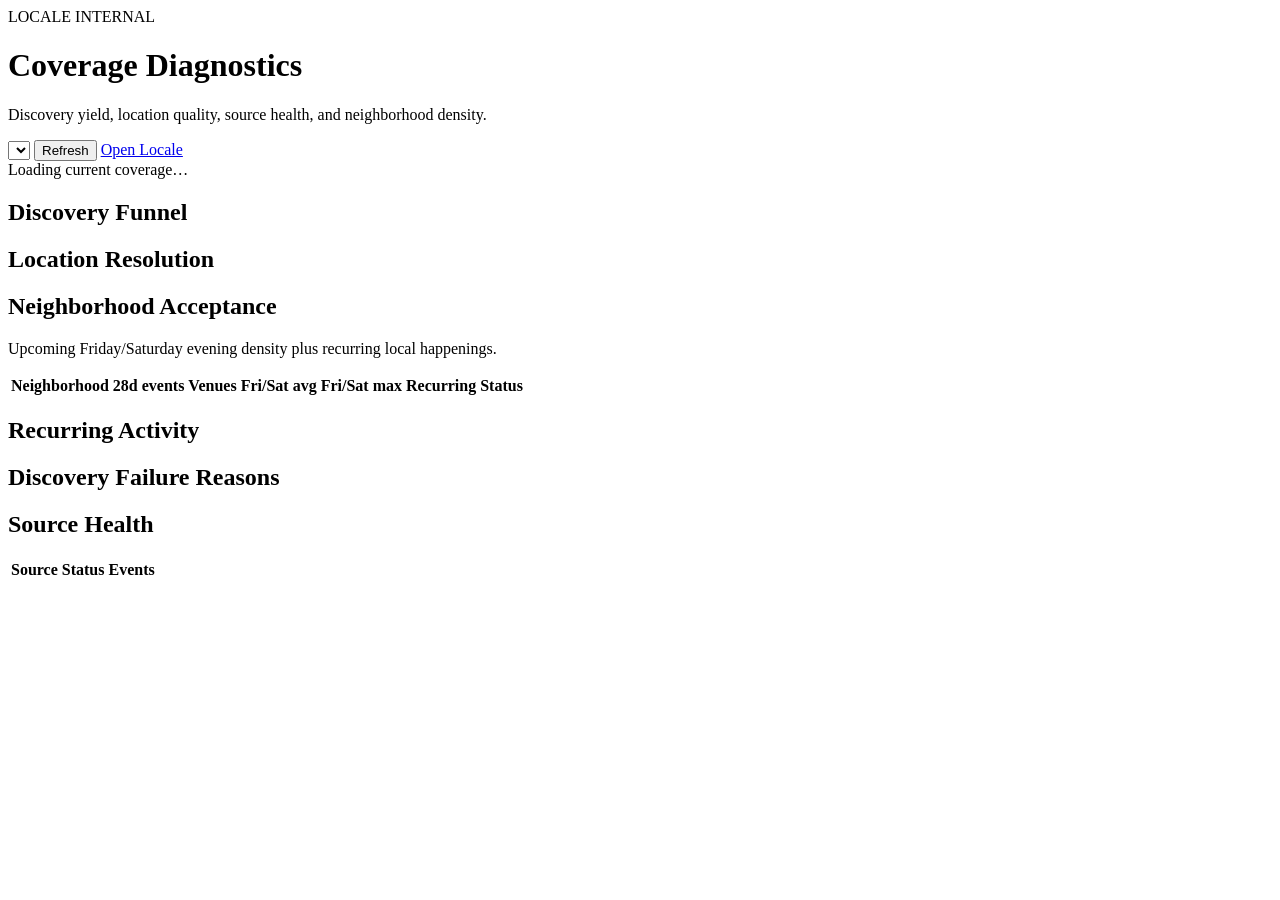
==== diagnostics.html @ fdc2e826 "Add internal coverage diagnostics page" ====
<!doctype html>
<html lang="en">
<head>
  <meta charset="utf-8">
  <meta name="viewport" content="width=device-width,initial-scale=1">
  <title>Locale Coverage Diagnostics</title>
  <meta name="robots" content="noindex,nofollow">
  <link rel="stylesheet" href="./styles/diagnostics.css">
</head>
<body>
  <main class="diag-shell">
    <header class="diag-header">
      <div>
        <span class="eyebrow">LOCALE INTERNAL</span>
        <h1>Coverage Diagnostics</h1>
        <p>Discovery yield, location quality, source health, and neighborhood density.</p>
      </div>
      <div class="header-actions">
        <select id="regionSelect" aria-label="Region"></select>
        <button id="refreshDiagnostics" type="button">Refresh</button>
        <a href="./">Open Locale</a>
      </div>
    </header>
    <div id="diagStatus" class="diag-status">Loading current coverage…</div>
    <section id="summaryCards" class="summary-grid"></section>
    <section class="diag-grid two">
      <article class="panel">
        <div class="panel-head"><h2>Discovery Funnel</h2><span id="discoveryGenerated"></span></div>
        <div id="discoveryFunnel"></div>
      </article>
      <article class="panel">
        <div class="panel-head"><h2>Location Resolution</h2></div>
        <div id="locationResolution"></div>
      </article>
    </section>
    <section class="panel">
      <div class="panel-head"><div><h2>Neighborhood Acceptance</h2><p>Upcoming Friday/Saturday evening density plus recurring local happenings.</p></div></div>
      <div class="table-wrap"><table><thead><tr>
        <th>Neighborhood</th><th>28d events</th><th>Venues</th><th>Fri/Sat avg</th><th>Fri/Sat max</th><th>Recurring</th><th>Status</th>
      </tr></thead><tbody id="neighborhoodRows"></tbody></table></div>
    </section>
    <section class="diag-grid two">
      <article class="panel">
        <div class="panel-head"><h2>Recurring Activity</h2></div>
        <div id="recurringActivity"></div>
      </article>
      <article class="panel">
        <div class="panel-head"><h2>Discovery Failure Reasons</h2></div>
        <div id="failureReasons"></div>
      </article>
    </section>
    <section class="panel">
      <div class="panel-head"><h2>Source Health</h2></div>
      <div class="table-wrap"><table><thead><tr><th>Source</th><th>Status</th><th>Events</th></tr></thead><tbody id="sourceRows"></tbody></table></div>
    </section>
  </main>
  <script type="module" src="./src/diagnostics.js"></script>
</body>
</html>
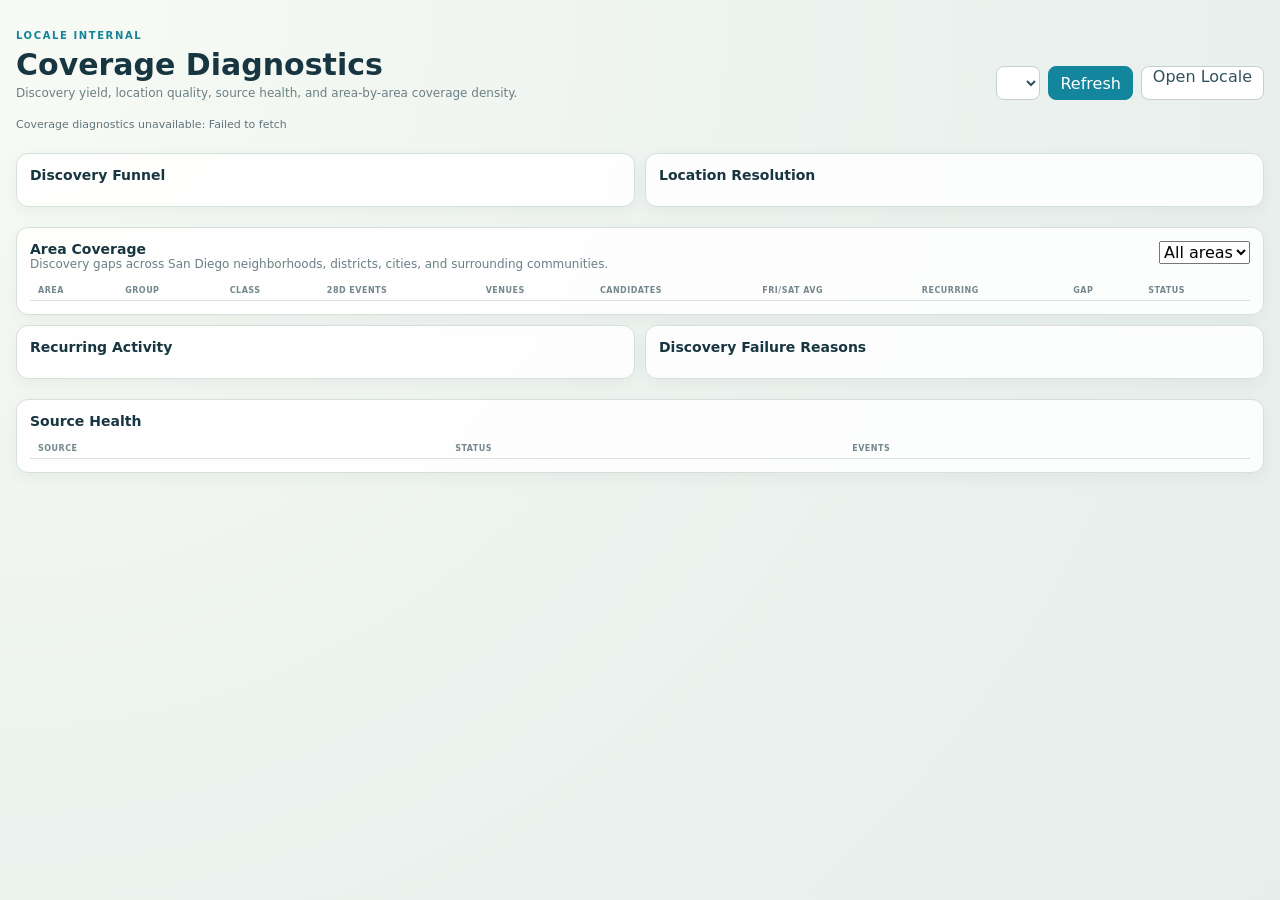
==== commit 500046db: "Expand diagnostics for comprehensive area coverage" ====
--- a/diagnostics.html
+++ b/diagnostics.html
@@ -13,7 +13,7 @@
       <div>
         <span class="eyebrow">LOCALE INTERNAL</span>
         <h1>Coverage Diagnostics</h1>
-        <p>Discovery yield, location quality, source health, and neighborhood density.</p>
+        <p>Discovery yield, location quality, source health, and area-by-area coverage density.</p>
       </div>
       <div class="header-actions">
         <select id="regionSelect" aria-label="Region"></select>
@@ -34,9 +34,9 @@
       </article>
     </section>
     <section class="panel">
-      <div class="panel-head"><div><h2>Neighborhood Acceptance</h2><p>Upcoming Friday/Saturday evening density plus recurring local happenings.</p></div></div>
+      <div class="panel-head"><div><h2>Area Coverage</h2><p>Discovery gaps across San Diego neighborhoods, districts, cities, and surrounding communities.</p></div><select id="areaGroupSelect" class="area-filter" aria-label="Area group"><option value="all">All areas</option></select></div>
       <div class="table-wrap"><table><thead><tr>
-        <th>Neighborhood</th><th>28d events</th><th>Venues</th><th>Fri/Sat avg</th><th>Fri/Sat max</th><th>Recurring</th><th>Status</th>
+        <th>Area</th><th>Group</th><th>Class</th><th>28d events</th><th>Venues</th><th>Candidates</th><th>Fri/Sat avg</th><th>Recurring</th><th>Gap</th><th>Status</th>
       </tr></thead><tbody id="neighborhoodRows"></tbody></table></div>
     </section>
     <section class="diag-grid two">
--- a/styles/diagnostics.css
+++ b/styles/diagnostics.css
@@ -0,0 +1,10 @@
+:root{font-family:Inter,ui-sans-serif,system-ui,-apple-system,BlinkMacSystemFont,"Segoe UI",sans-serif;color:#183641;background:#eef3ef;font-synthesis:none}
+*{box-sizing:border-box}body{margin:0;background:radial-gradient(circle at top left,#f8fbf5 0,#edf3ef 46%,#e7eeeb 100%);min-height:100vh}
+button,select,a{font:inherit}.diag-shell{width:min(1500px,calc(100% - 32px));margin:0 auto;padding:24px 0 48px}
+.diag-header{display:flex;justify-content:space-between;gap:24px;align-items:flex-end;margin-bottom:18px}.eyebrow{font-size:10px;font-weight:900;letter-spacing:.16em;color:#13849a}.diag-header h1{margin:4px 0 4px;font-size:30px}.diag-header p,.panel-head p{margin:0;color:#6b7f86;font-size:12px}
+.header-actions{display:flex;gap:8px;align-items:center}.header-actions button,.header-actions select,.header-actions a{height:34px;border:1px solid #c5d1d0;border-radius:8px;background:#fff;padding:0 11px;color:#31515c;text-decoration:none}.header-actions button{background:#13869d;color:#fff;border-color:#13869d}
+.diag-status{margin-bottom:12px;font-size:11px;color:#60757c}.summary-grid{display:grid;grid-template-columns:repeat(6,minmax(0,1fr));gap:10px;margin-bottom:10px}.summary-card{background:rgba(255,255,255,.86);border:1px solid #d6dfdc;border-radius:12px;padding:12px;box-shadow:0 5px 16px rgba(38,61,66,.05)}.summary-card span{display:block;font-size:9px;font-weight:850;letter-spacing:.06em;color:#7b8c91;text-transform:uppercase}.summary-card strong{display:block;margin-top:4px;font-size:22px}.summary-card small{font-size:9px;color:#73878e}.good{color:#12836c}.warn{color:#bd792c}.bad{color:#b34d45}
+.diag-grid.two{display:grid;grid-template-columns:1fr 1fr;gap:10px;margin-bottom:10px}.panel{background:rgba(255,255,255,.88);border:1px solid #d5dfdc;border-radius:12px;padding:13px;margin-bottom:10px;box-shadow:0 5px 16px rgba(38,61,66,.05)}.panel-head{display:flex;justify-content:space-between;align-items:flex-start;margin-bottom:10px}.panel-head h2{margin:0;font-size:14px}.panel-head span{font-size:9px;color:#839197}
+.metric-list{display:grid;gap:7px}.metric-row{display:grid;grid-template-columns:minmax(120px,1fr) auto;gap:10px;align-items:center}.metric-row label{font-size:10px;color:#587078}.metric-row strong{font-size:11px}.bar{height:7px;background:#e7eeec;border-radius:999px;overflow:hidden;margin-top:3px}.bar>i{display:block;height:100%;background:#1590a2;border-radius:999px}
+table{width:100%;border-collapse:collapse;font-size:10px}th{text-align:left;color:#73878c;font-size:8px;letter-spacing:.06em;text-transform:uppercase;padding:5px 8px;border-bottom:1px solid #d9e2df}td{padding:7px 8px;border-bottom:1px solid #edf1ef}tbody tr:last-child td{border-bottom:0}.table-wrap{overflow:auto}.status-pill{display:inline-flex;padding:3px 7px;border-radius:999px;font-size:8px;font-weight:900;background:#edf2f0}.status-pill.pass{background:#daf1e8;color:#18755f}.status-pill.fail{background:#f8e5df;color:#a34f42}.status-pill.ok{background:#e1f1f4;color:#147589}.status-pill.failed{background:#f8e5df;color:#a34f42}
+@media(max-width:1100px){.summary-grid{grid-template-columns:repeat(3,1fr)}.diag-grid.two{grid-template-columns:1fr}}@media(max-width:650px){.diag-shell{width:min(100% - 18px,1500px)}.diag-header{align-items:flex-start;flex-direction:column}.header-actions{flex-wrap:wrap}.summary-grid{grid-template-columns:repeat(2,1fr)}}
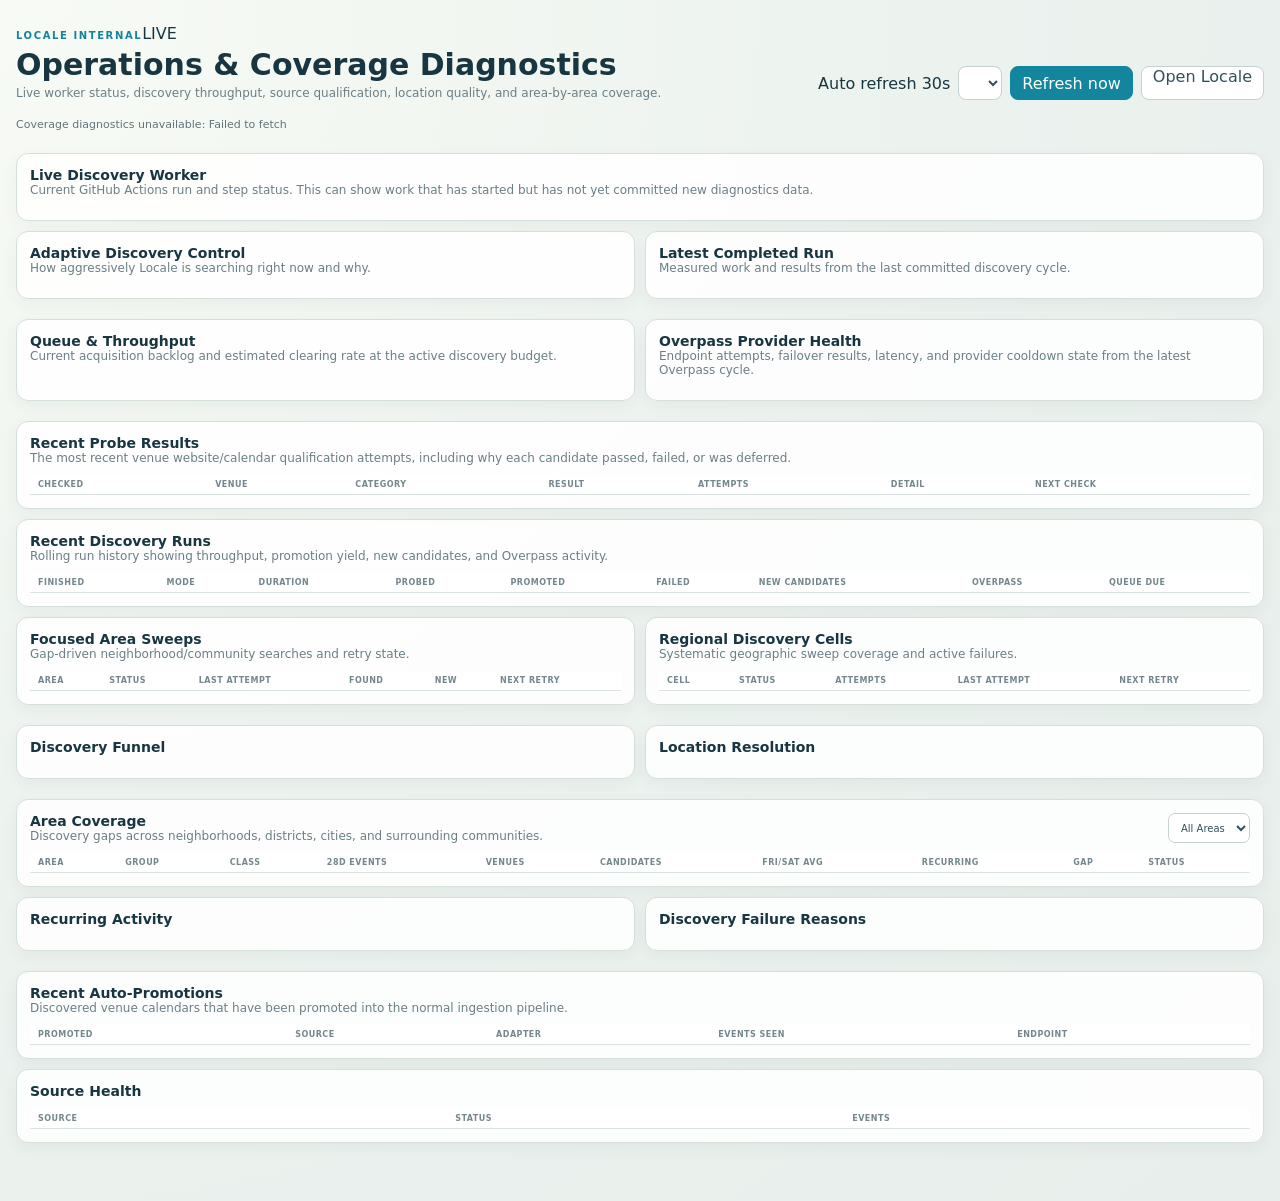
==== commit a70b536f: "Expand diagnostics into live operations console" ====
--- a/diagnostics.html
+++ b/diagnostics.html
@@ -3,7 +3,7 @@
 <head>
   <meta charset="utf-8">
   <meta name="viewport" content="width=device-width,initial-scale=1">
-  <title>Locale Coverage Diagnostics</title>
+  <title>Locale Operations Diagnostics</title>
   <meta name="robots" content="noindex,nofollow">
   <link rel="stylesheet" href="./styles/diagnostics.css">
 </head>
@@ -11,18 +11,87 @@
   <main class="diag-shell">
     <header class="diag-header">
       <div>
-        <span class="eyebrow">LOCALE INTERNAL</span>
-        <h1>Coverage Diagnostics</h1>
-        <p>Discovery yield, location quality, source health, and area-by-area coverage density.</p>
+        <div class="title-line"><span class="eyebrow">LOCALE INTERNAL</span><span id="liveBadge" class="live-badge">LIVE</span></div>
+        <h1>Operations & Coverage Diagnostics</h1>
+        <p>Live worker status, discovery throughput, source qualification, location quality, and area-by-area coverage.</p>
       </div>
       <div class="header-actions">
+        <span id="autoRefreshText" class="refresh-note">Auto refresh 30s</span>
         <select id="regionSelect" aria-label="Region"></select>
-        <button id="refreshDiagnostics" type="button">Refresh</button>
+        <button id="refreshDiagnostics" type="button">Refresh now</button>
         <a href="./">Open Locale</a>
       </div>
     </header>
-    <div id="diagStatus" class="diag-status">Loading current coverage…</div>
+
+    <div id="diagStatus" class="diag-status">Loading current operations state…</div>
     <section id="summaryCards" class="summary-grid"></section>
+
+    <section class="panel live-panel">
+      <div class="panel-head">
+        <div>
+          <h2>Live Discovery Worker</h2>
+          <p>Current GitHub Actions run and step status. This can show work that has started but has not yet committed new diagnostics data.</p>
+        </div>
+        <span id="workerFreshness"></span>
+      </div>
+      <div id="workerStatus"></div>
+      <div id="workerSteps" class="worker-steps"></div>
+    </section>
+
+    <section class="diag-grid two">
+      <article class="panel">
+        <div class="panel-head"><div><h2>Adaptive Discovery Control</h2><p>How aggressively Locale is searching right now and why.</p></div></div>
+        <div id="adaptiveControl"></div>
+      </article>
+      <article class="panel">
+        <div class="panel-head"><div><h2>Latest Completed Run</h2><p>Measured work and results from the last committed discovery cycle.</p></div></div>
+        <div id="latestRun"></div>
+      </article>
+    </section>
+
+    <section class="diag-grid two">
+      <article class="panel">
+        <div class="panel-head"><div><h2>Queue & Throughput</h2><p>Current acquisition backlog and estimated clearing rate at the active discovery budget.</p></div></div>
+        <div id="queueThroughput"></div>
+      </article>
+      <article class="panel">
+        <div class="panel-head"><div><h2>Overpass Provider Health</h2><p>Endpoint attempts, failover results, latency, and provider cooldown state from the latest Overpass cycle.</p></div></div>
+        <div id="overpassHealth"></div>
+      </article>
+    </section>
+
+    <section class="panel">
+      <div class="panel-head">
+        <div><h2>Recent Probe Results</h2><p>The most recent venue website/calendar qualification attempts, including why each candidate passed, failed, or was deferred.</p></div>
+        <span id="probeSummary"></span>
+      </div>
+      <div class="table-wrap tall"><table><thead><tr>
+        <th>Checked</th><th>Venue</th><th>Category</th><th>Result</th><th>Attempts</th><th>Detail</th><th>Next check</th>
+      </tr></thead><tbody id="probeRows"></tbody></table></div>
+    </section>
+
+    <section class="panel">
+      <div class="panel-head">
+        <div><h2>Recent Discovery Runs</h2><p>Rolling run history showing throughput, promotion yield, new candidates, and Overpass activity.</p></div>
+        <span id="runHistorySummary"></span>
+      </div>
+      <div class="table-wrap"><table><thead><tr>
+        <th>Finished</th><th>Mode</th><th>Duration</th><th>Probed</th><th>Promoted</th><th>Failed</th><th>New candidates</th><th>Overpass</th><th>Queue due</th>
+      </tr></thead><tbody id="runHistoryRows"></tbody></table></div>
+    </section>
+
+    <section class="diag-grid two">
+      <article class="panel">
+        <div class="panel-head"><div><h2>Focused Area Sweeps</h2><p>Gap-driven neighborhood/community searches and retry state.</p></div></div>
+        <div class="table-wrap medium"><table><thead><tr><th>Area</th><th>Status</th><th>Last attempt</th><th>Found</th><th>New</th><th>Next retry</th></tr></thead><tbody id="areaSweepRows"></tbody></table></div>
+      </article>
+      <article class="panel">
+        <div class="panel-head"><div><h2>Regional Discovery Cells</h2><p>Systematic geographic sweep coverage and active failures.</p></div></div>
+        <div id="regionalCells"></div>
+        <div class="table-wrap medium"><table><thead><tr><th>Cell</th><th>Status</th><th>Attempts</th><th>Last attempt</th><th>Next retry</th></tr></thead><tbody id="cellRows"></tbody></table></div>
+      </article>
+    </section>
+
     <section class="diag-grid two">
       <article class="panel">
         <div class="panel-head"><h2>Discovery Funnel</h2><span id="discoveryGenerated"></span></div>
@@ -33,12 +102,17 @@
         <div id="locationResolution"></div>
       </article>
     </section>
+
     <section class="panel">
-      <div class="panel-head"><div><h2>Area Coverage</h2><p>Discovery gaps across San Diego neighborhoods, districts, cities, and surrounding communities.</p></div><select id="areaGroupSelect" class="area-filter" aria-label="Area group"><option value="all">All areas</option></select></div>
-      <div class="table-wrap"><table><thead><tr>
+      <div class="panel-head">
+        <div><h2>Area Coverage</h2><p>Discovery gaps across neighborhoods, districts, cities, and surrounding communities.</p></div>
+        <select id="areaGroupSelect" class="area-filter" aria-label="Area group"><option value="all">All areas</option></select>
+      </div>
+      <div class="table-wrap tall"><table><thead><tr>
         <th>Area</th><th>Group</th><th>Class</th><th>28d events</th><th>Venues</th><th>Candidates</th><th>Fri/Sat avg</th><th>Recurring</th><th>Gap</th><th>Status</th>
       </tr></thead><tbody id="neighborhoodRows"></tbody></table></div>
     </section>
+
     <section class="diag-grid two">
       <article class="panel">
         <div class="panel-head"><h2>Recurring Activity</h2></div>
@@ -49,6 +123,12 @@
         <div id="failureReasons"></div>
       </article>
     </section>
+
+    <section class="panel">
+      <div class="panel-head"><div><h2>Recent Auto-Promotions</h2><p>Discovered venue calendars that have been promoted into the normal ingestion pipeline.</p></div></div>
+      <div class="table-wrap"><table><thead><tr><th>Promoted</th><th>Source</th><th>Adapter</th><th>Events seen</th><th>Endpoint</th></tr></thead><tbody id="promotionRows"></tbody></table></div>
+    </section>
+
     <section class="panel">
       <div class="panel-head"><h2>Source Health</h2></div>
       <div class="table-wrap"><table><thead><tr><th>Source</th><th>Status</th><th>Events</th></tr></thead><tbody id="sourceRows"></tbody></table></div>
--- a/styles/diagnostics.css
+++ b/styles/diagnostics.css
@@ -8,3 +8,5 @@
 .metric-list{display:grid;gap:7px}.metric-row{display:grid;grid-template-columns:minmax(120px,1fr) auto;gap:10px;align-items:center}.metric-row label{font-size:10px;color:#587078}.metric-row strong{font-size:11px}.bar{height:7px;background:#e7eeec;border-radius:999px;overflow:hidden;margin-top:3px}.bar>i{display:block;height:100%;background:#1590a2;border-radius:999px}
 table{width:100%;border-collapse:collapse;font-size:10px}th{text-align:left;color:#73878c;font-size:8px;letter-spacing:.06em;text-transform:uppercase;padding:5px 8px;border-bottom:1px solid #d9e2df}td{padding:7px 8px;border-bottom:1px solid #edf1ef}tbody tr:last-child td{border-bottom:0}.table-wrap{overflow:auto}.status-pill{display:inline-flex;padding:3px 7px;border-radius:999px;font-size:8px;font-weight:900;background:#edf2f0}.status-pill.pass{background:#daf1e8;color:#18755f}.status-pill.fail{background:#f8e5df;color:#a34f42}.status-pill.ok{background:#e1f1f4;color:#147589}.status-pill.failed{background:#f8e5df;color:#a34f42}
 @media(max-width:1100px){.summary-grid{grid-template-columns:repeat(3,1fr)}.diag-grid.two{grid-template-columns:1fr}}@media(max-width:650px){.diag-shell{width:min(100% - 18px,1500px)}.diag-header{align-items:flex-start;flex-direction:column}.header-actions{flex-wrap:wrap}.summary-grid{grid-template-columns:repeat(2,1fr)}}
+
+.area-filter{height:30px;border:1px solid #c5d1d0;border-radius:7px;background:#fff;padding:0 8px;color:#31515c;font-size:10px;text-transform:capitalize}.table-wrap{max-height:560px}.table-wrap thead th{position:sticky;top:0;background:#fff;z-index:1}
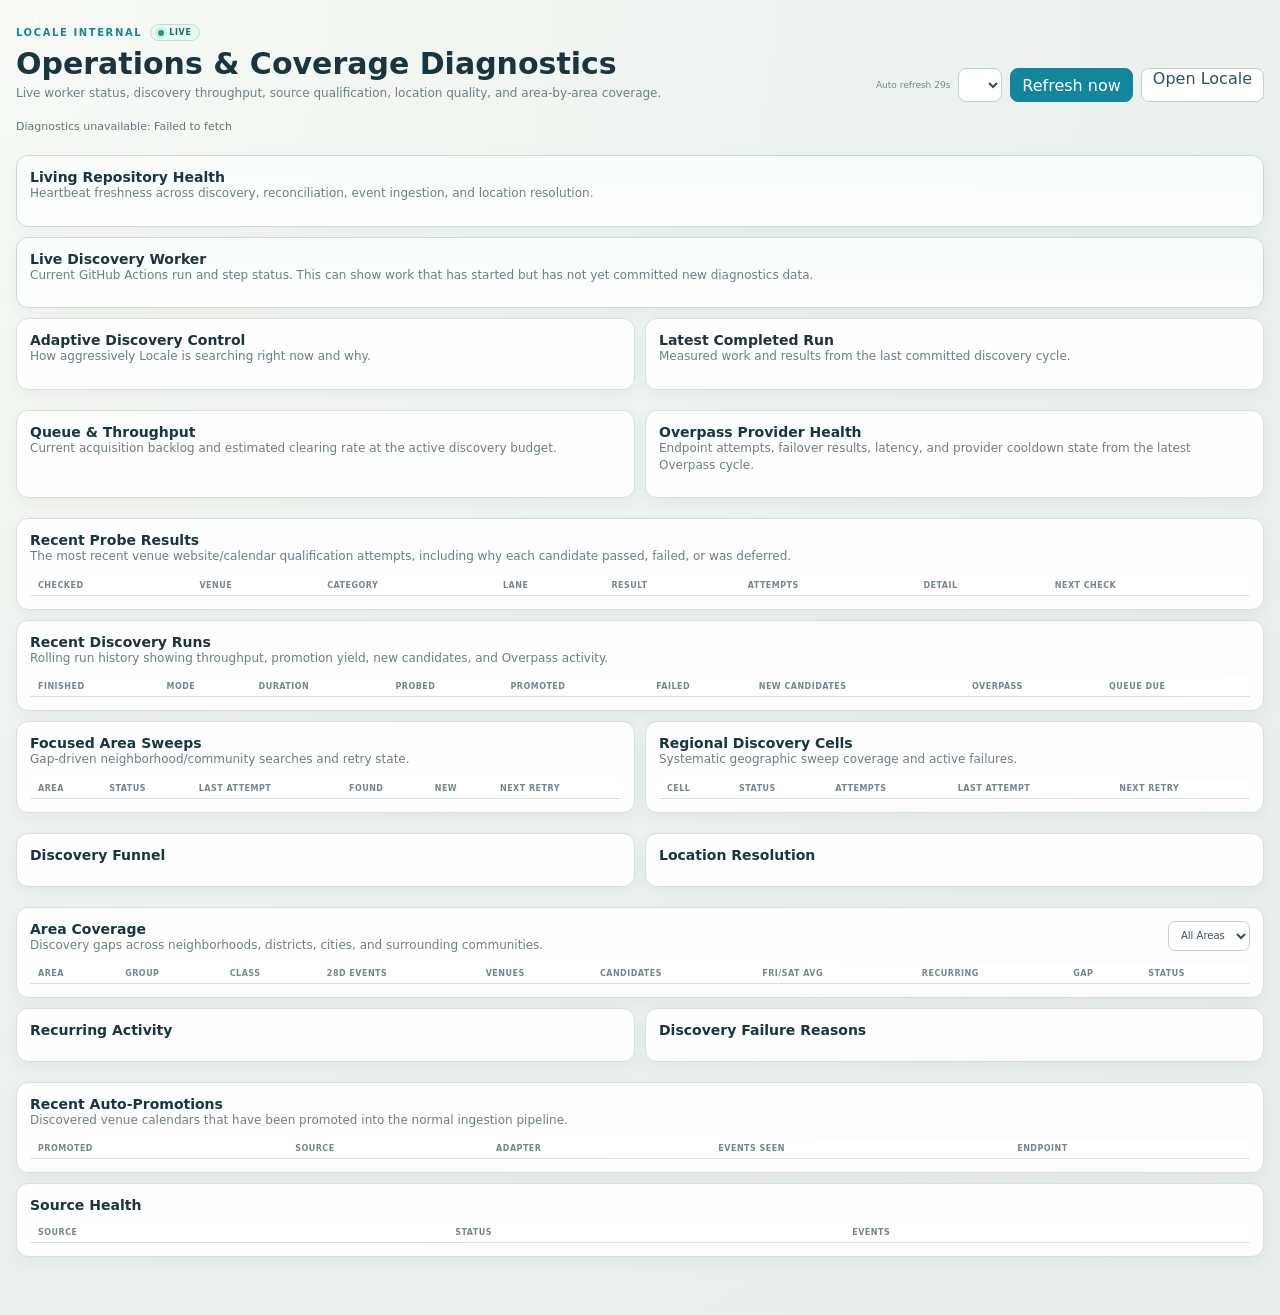
==== commit ce6d56a1: "Show living-repository health in diagnostics" ====
--- a/diagnostics.html
+++ b/diagnostics.html
@@ -25,6 +25,17 @@
 
     <div id="diagStatus" class="diag-status">Loading current operations state…</div>
     <section id="summaryCards" class="summary-grid"></section>
+
+    <section class="panel live-panel">
+      <div class="panel-head">
+        <div>
+          <h2>Living Repository Health</h2>
+          <p>Heartbeat freshness across discovery, reconciliation, event ingestion, and location resolution.</p>
+        </div>
+        <span id="systemHealthGenerated"></span>
+      </div>
+      <div id="systemHealth"></div>
+    </section>
 
     <section class="panel live-panel">
       <div class="panel-head">
@@ -66,7 +77,7 @@
         <span id="probeSummary"></span>
       </div>
       <div class="table-wrap tall"><table><thead><tr>
-        <th>Checked</th><th>Venue</th><th>Category</th><th>Result</th><th>Attempts</th><th>Detail</th><th>Next check</th>
+        <th>Checked</th><th>Venue</th><th>Category</th><th>Lane</th><th>Result</th><th>Attempts</th><th>Detail</th><th>Next check</th>
       </tr></thead><tbody id="probeRows"></tbody></table></div>
     </section>
 
--- a/styles/diagnostics.css
+++ b/styles/diagnostics.css
@@ -1,12 +1,19 @@
 :root{font-family:Inter,ui-sans-serif,system-ui,-apple-system,BlinkMacSystemFont,"Segoe UI",sans-serif;color:#183641;background:#eef3ef;font-synthesis:none}
 *{box-sizing:border-box}body{margin:0;background:radial-gradient(circle at top left,#f8fbf5 0,#edf3ef 46%,#e7eeeb 100%);min-height:100vh}
-button,select,a{font:inherit}.diag-shell{width:min(1500px,calc(100% - 32px));margin:0 auto;padding:24px 0 48px}
-.diag-header{display:flex;justify-content:space-between;gap:24px;align-items:flex-end;margin-bottom:18px}.eyebrow{font-size:10px;font-weight:900;letter-spacing:.16em;color:#13849a}.diag-header h1{margin:4px 0 4px;font-size:30px}.diag-header p,.panel-head p{margin:0;color:#6b7f86;font-size:12px}
-.header-actions{display:flex;gap:8px;align-items:center}.header-actions button,.header-actions select,.header-actions a{height:34px;border:1px solid #c5d1d0;border-radius:8px;background:#fff;padding:0 11px;color:#31515c;text-decoration:none}.header-actions button{background:#13869d;color:#fff;border-color:#13869d}
-.diag-status{margin-bottom:12px;font-size:11px;color:#60757c}.summary-grid{display:grid;grid-template-columns:repeat(6,minmax(0,1fr));gap:10px;margin-bottom:10px}.summary-card{background:rgba(255,255,255,.86);border:1px solid #d6dfdc;border-radius:12px;padding:12px;box-shadow:0 5px 16px rgba(38,61,66,.05)}.summary-card span{display:block;font-size:9px;font-weight:850;letter-spacing:.06em;color:#7b8c91;text-transform:uppercase}.summary-card strong{display:block;margin-top:4px;font-size:22px}.summary-card small{font-size:9px;color:#73878e}.good{color:#12836c}.warn{color:#bd792c}.bad{color:#b34d45}
-.diag-grid.two{display:grid;grid-template-columns:1fr 1fr;gap:10px;margin-bottom:10px}.panel{background:rgba(255,255,255,.88);border:1px solid #d5dfdc;border-radius:12px;padding:13px;margin-bottom:10px;box-shadow:0 5px 16px rgba(38,61,66,.05)}.panel-head{display:flex;justify-content:space-between;align-items:flex-start;margin-bottom:10px}.panel-head h2{margin:0;font-size:14px}.panel-head span{font-size:9px;color:#839197}
+button,select,a{font:inherit}.diag-shell{width:min(1560px,calc(100% - 32px));margin:0 auto;padding:24px 0 48px}
+.diag-header{display:flex;justify-content:space-between;gap:24px;align-items:flex-end;margin-bottom:18px}.title-line{display:flex;gap:8px;align-items:center}.eyebrow{font-size:10px;font-weight:900;letter-spacing:.16em;color:#13849a}.live-badge{display:inline-flex;align-items:center;gap:5px;border:1px solid #b8ded6;background:#eaf8f4;color:#14745f;border-radius:999px;padding:3px 7px;font-size:8px;font-weight:900;letter-spacing:.08em}.live-badge:before{content:"";width:6px;height:6px;border-radius:50%;background:#1b9a79;box-shadow:0 0 0 3px rgba(27,154,121,.12)}.live-badge.stale{background:#fff3e5;color:#9b6426;border-color:#edd4b0}.live-badge.stale:before{background:#c78131}
+.diag-header h1{margin:5px 0 4px;font-size:30px}.diag-header p,.panel-head p{margin:0;color:#6b7f86;font-size:12px;line-height:1.45}.header-actions{display:flex;gap:8px;align-items:center;flex-wrap:wrap}.header-actions button,.header-actions select,.header-actions a{height:34px;border:1px solid #c5d1d0;border-radius:8px;background:#fff;padding:0 11px;color:#31515c;text-decoration:none}.header-actions button{background:#13869d;color:#fff;border-color:#13869d}.refresh-note{font-size:9px;color:#73878e}
+.diag-status{margin-bottom:12px;font-size:11px;color:#60757c}.summary-grid{display:grid;grid-template-columns:repeat(6,minmax(0,1fr));gap:10px;margin-bottom:10px}.summary-card{background:rgba(255,255,255,.88);border:1px solid #d6dfdc;border-radius:12px;padding:12px;box-shadow:0 5px 16px rgba(38,61,66,.05)}.summary-card span{display:block;font-size:9px;font-weight:850;letter-spacing:.06em;color:#7b8c91;text-transform:uppercase}.summary-card strong{display:block;margin-top:4px;font-size:22px}.summary-card small{font-size:9px;color:#73878e;line-height:1.35}.good{color:#12836c}.warn{color:#bd792c}.bad{color:#b34d45}.muted{color:#73878e}
+.diag-grid.two{display:grid;grid-template-columns:1fr 1fr;gap:10px;margin-bottom:10px}.panel{background:rgba(255,255,255,.9);border:1px solid #d5dfdc;border-radius:12px;padding:13px;margin-bottom:10px;box-shadow:0 5px 16px rgba(38,61,66,.05)}.live-panel{border-color:#c4ddd7;background:linear-gradient(180deg,rgba(247,253,251,.97),rgba(255,255,255,.92))}.panel-head{display:flex;justify-content:space-between;align-items:flex-start;gap:16px;margin-bottom:10px}.panel-head h2{margin:0;font-size:14px}.panel-head span{font-size:9px;color:#839197}
 .metric-list{display:grid;gap:7px}.metric-row{display:grid;grid-template-columns:minmax(120px,1fr) auto;gap:10px;align-items:center}.metric-row label{font-size:10px;color:#587078}.metric-row strong{font-size:11px}.bar{height:7px;background:#e7eeec;border-radius:999px;overflow:hidden;margin-top:3px}.bar>i{display:block;height:100%;background:#1590a2;border-radius:999px}
-table{width:100%;border-collapse:collapse;font-size:10px}th{text-align:left;color:#73878c;font-size:8px;letter-spacing:.06em;text-transform:uppercase;padding:5px 8px;border-bottom:1px solid #d9e2df}td{padding:7px 8px;border-bottom:1px solid #edf1ef}tbody tr:last-child td{border-bottom:0}.table-wrap{overflow:auto}.status-pill{display:inline-flex;padding:3px 7px;border-radius:999px;font-size:8px;font-weight:900;background:#edf2f0}.status-pill.pass{background:#daf1e8;color:#18755f}.status-pill.fail{background:#f8e5df;color:#a34f42}.status-pill.ok{background:#e1f1f4;color:#147589}.status-pill.failed{background:#f8e5df;color:#a34f42}
-@media(max-width:1100px){.summary-grid{grid-template-columns:repeat(3,1fr)}.diag-grid.two{grid-template-columns:1fr}}@media(max-width:650px){.diag-shell{width:min(100% - 18px,1500px)}.diag-header{align-items:flex-start;flex-direction:column}.header-actions{flex-wrap:wrap}.summary-grid{grid-template-columns:repeat(2,1fr)}}
-
-.area-filter{height:30px;border:1px solid #c5d1d0;border-radius:7px;background:#fff;padding:0 8px;color:#31515c;font-size:10px;text-transform:capitalize}.table-wrap{max-height:560px}.table-wrap thead th{position:sticky;top:0;background:#fff;z-index:1}
+.kv-grid{display:grid;grid-template-columns:repeat(4,minmax(0,1fr));gap:8px}.kv{border:1px solid #e0e7e4;border-radius:9px;padding:9px;background:#fbfcfb}.kv label{display:block;font-size:8px;text-transform:uppercase;letter-spacing:.06em;color:#7a8c91;font-weight:800}.kv strong{display:block;margin-top:3px;font-size:15px}.kv small{display:block;margin-top:2px;font-size:8px;color:#819197;line-height:1.3}.kv.wide{grid-column:span 2}
+.worker-line{display:flex;gap:10px;align-items:center;flex-wrap:wrap}.worker-title{font-size:16px;font-weight:800}.worker-meta{font-size:10px;color:#6b7f86}.worker-link{font-size:9px;color:#137c92;text-decoration:none}.worker-steps{display:grid;grid-template-columns:repeat(auto-fit,minmax(120px,1fr));gap:6px;margin-top:10px}.worker-step{border:1px solid #dce6e2;border-radius:8px;padding:7px 8px;background:#fff}.worker-step strong{display:block;font-size:9px}.worker-step small{display:block;font-size:8px;color:#7a8c91;margin-top:2px}.worker-step.running{border-color:#9fd0d9;background:#eff9fb}.worker-step.success{border-color:#b9dfd4;background:#f1faf7}.worker-step.failure{border-color:#ebc2b9;background:#fff4f1}.worker-step.queued{opacity:.7}
+.mode-banner{border:1px solid #d9e5e2;border-radius:10px;padding:10px;margin-bottom:9px;background:#fbfdfc}.mode-banner strong{font-size:18px;text-transform:uppercase}.mode-banner p{margin:3px 0 0;font-size:9px;color:#70838a;line-height:1.4}
+.progress-track{height:9px;background:#e5ece9;border-radius:999px;overflow:hidden;margin:7px 0 3px}.progress-track i{display:block;height:100%;background:#158ca0;border-radius:999px}.progress-caption{display:flex;justify-content:space-between;font-size:8px;color:#7b8b90}
+.overpass-list{display:grid;gap:7px}.endpoint-card{border:1px solid #e0e7e4;border-radius:9px;padding:8px;background:#fbfcfb}.endpoint-head{display:flex;justify-content:space-between;gap:10px}.endpoint-head strong{font-size:9px;overflow:hidden;text-overflow:ellipsis}.endpoint-card small{font-size:8px;color:#74888e;line-height:1.35}.endpoint-stats{display:flex;gap:12px;margin-top:5px;font-size:8px;color:#526a72}.status-dot{display:inline-block;width:7px;height:7px;border-radius:50%;margin-right:4px;background:#9ca9ad}.status-dot.ok{background:#1b9778}.status-dot.failed{background:#c45e50}.status-dot.running{background:#168da2}
+table{width:100%;border-collapse:collapse;font-size:10px}th{text-align:left;color:#73878c;font-size:8px;letter-spacing:.06em;text-transform:uppercase;padding:5px 8px;border-bottom:1px solid #d9e2df;background:#fff}td{padding:7px 8px;border-bottom:1px solid #edf1ef;vertical-align:top}tbody tr:last-child td{border-bottom:0}.table-wrap{overflow:auto;max-height:560px}.table-wrap.medium{max-height:360px}.table-wrap.tall{max-height:620px}.table-wrap thead th{position:sticky;top:0;z-index:1}.table-wrap small{color:#7b8c91}.cell-detail{max-width:420px;white-space:normal;line-height:1.35;word-break:break-word}.url-cell{max-width:360px;white-space:nowrap;overflow:hidden;text-overflow:ellipsis}.url-cell a{color:#137c92;text-decoration:none}
+.status-pill{display:inline-flex;padding:3px 7px;border-radius:999px;font-size:8px;font-weight:900;background:#edf2f0;white-space:nowrap}.status-pill.pass,.status-pill.success,.status-pill.ok{background:#daf1e8;color:#18755f}.status-pill.fail,.status-pill.failed,.status-pill.retry{background:#f8e5df;color:#a34f42}.status-pill.candidate,.status-pill.queued{background:#e6eef4;color:#45677b}.status-pill.needs-website{background:#f4eee1;color:#8b6b2d}.status-pill.qualified{background:#dff3ea;color:#156f59}.status-pill.running{background:#dff1f5;color:#13748a}.status-pill.completed{background:#e4f2e8;color:#2c7559}.status-pill.bootstrap{background:#f8e7d4;color:#9a5c1e}.status-pill.accelerated{background:#f3ecd2;color:#8a7020}.status-pill.convergence{background:#e6eef5;color:#426b82}.status-pill.maintenance{background:#daf1e8;color:#18755f}
+.area-filter{height:30px;border:1px solid #c5d1d0;border-radius:7px;background:#fff;padding:0 8px;color:#31515c;font-size:10px;text-transform:capitalize}
+.empty-note{padding:16px 4px;color:#7b8c91;font-size:10px}.mono{font-family:ui-monospace,SFMono-Regular,Menlo,Consolas,monospace;font-size:9px}.nowrap{white-space:nowrap}
+@media(max-width:1200px){.summary-grid{grid-template-columns:repeat(3,1fr)}.kv-grid{grid-template-columns:repeat(2,minmax(0,1fr))}.diag-grid.two{grid-template-columns:1fr}}
+@media(max-width:650px){.diag-shell{width:min(100% - 18px,1560px)}.diag-header{align-items:flex-start;flex-direction:column}.header-actions{width:100%}.summary-grid{grid-template-columns:repeat(2,1fr)}.kv-grid{grid-template-columns:1fr}.kv.wide{grid-column:auto}.panel-head{flex-direction:column}}
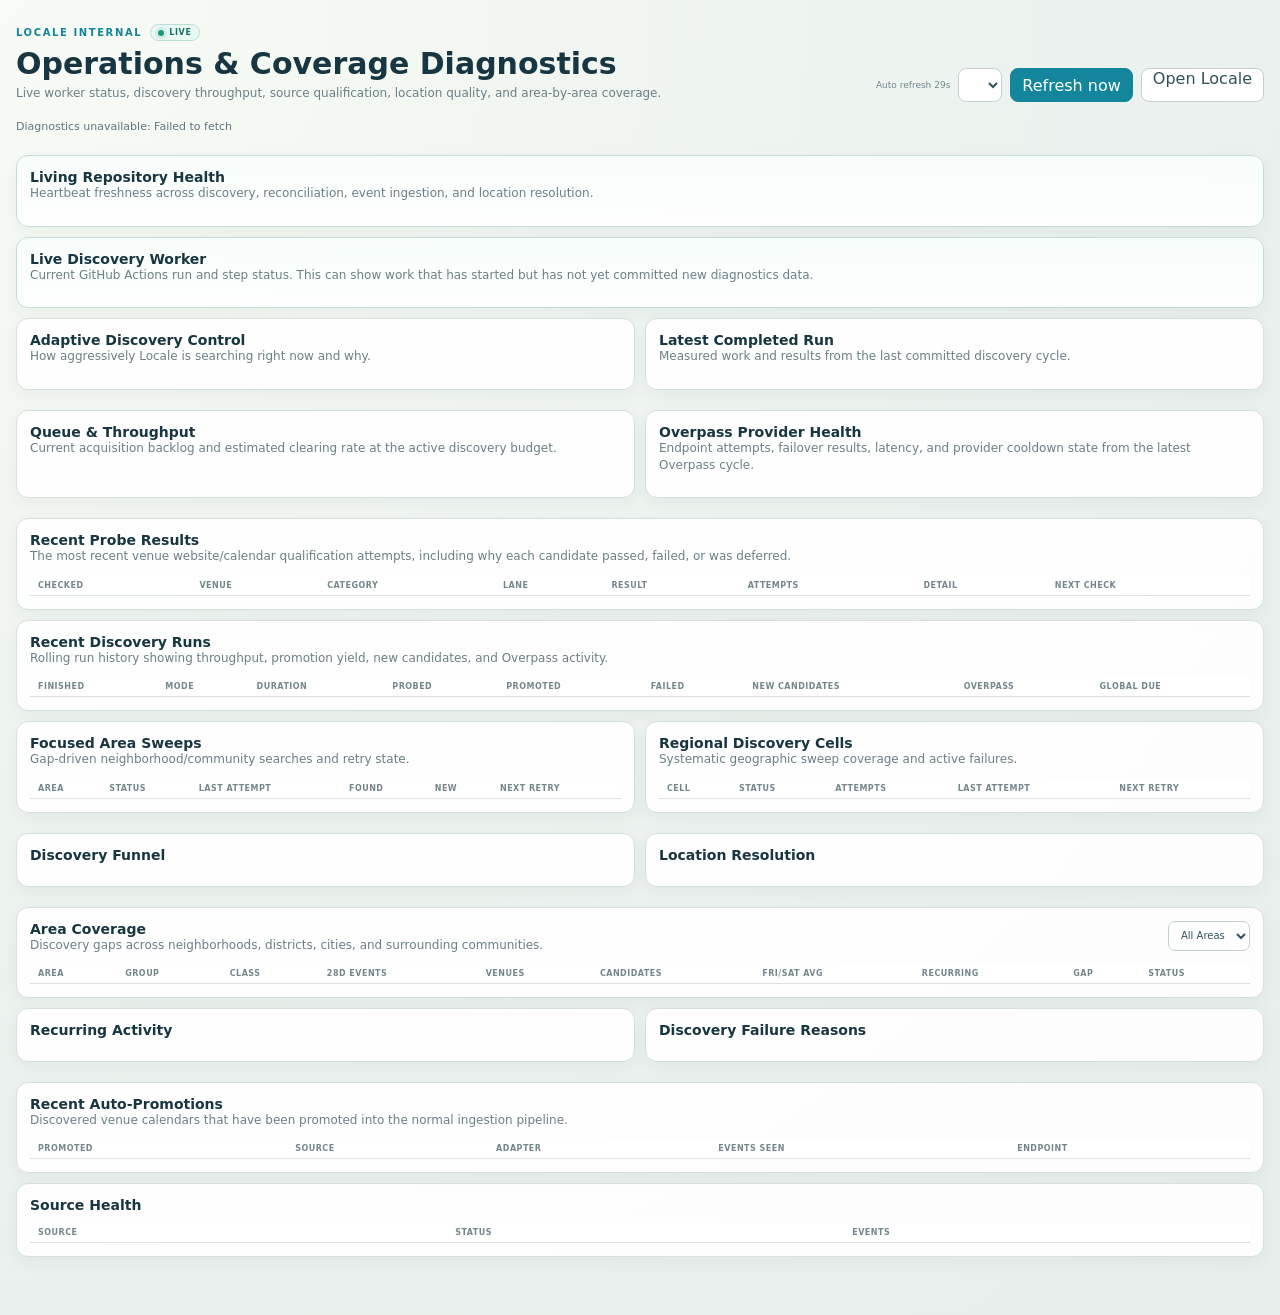
==== commit 8e72a19f: "Clarify global discovery run backlog" ====
--- a/diagnostics.html
+++ b/diagnostics.html
@@ -87,7 +87,7 @@
         <span id="runHistorySummary"></span>
       </div>
       <div class="table-wrap"><table><thead><tr>
-        <th>Finished</th><th>Mode</th><th>Duration</th><th>Probed</th><th>Promoted</th><th>Failed</th><th>New candidates</th><th>Overpass</th><th>Queue due</th>
+        <th>Finished</th><th>Mode</th><th>Duration</th><th>Probed</th><th>Promoted</th><th>Failed</th><th>New candidates</th><th>Overpass</th><th>Global due</th>
       </tr></thead><tbody id="runHistoryRows"></tbody></table></div>
     </section>
 
--- a/styles/diagnostics.css
+++ b/styles/diagnostics.css
@@ -12,7 +12,7 @@
 .progress-track{height:9px;background:#e5ece9;border-radius:999px;overflow:hidden;margin:7px 0 3px}.progress-track i{display:block;height:100%;background:#158ca0;border-radius:999px}.progress-caption{display:flex;justify-content:space-between;font-size:8px;color:#7b8b90}
 .overpass-list{display:grid;gap:7px}.endpoint-card{border:1px solid #e0e7e4;border-radius:9px;padding:8px;background:#fbfcfb}.endpoint-head{display:flex;justify-content:space-between;gap:10px}.endpoint-head strong{font-size:9px;overflow:hidden;text-overflow:ellipsis}.endpoint-card small{font-size:8px;color:#74888e;line-height:1.35}.endpoint-stats{display:flex;gap:12px;margin-top:5px;font-size:8px;color:#526a72}.status-dot{display:inline-block;width:7px;height:7px;border-radius:50%;margin-right:4px;background:#9ca9ad}.status-dot.ok{background:#1b9778}.status-dot.failed{background:#c45e50}.status-dot.running{background:#168da2}
 table{width:100%;border-collapse:collapse;font-size:10px}th{text-align:left;color:#73878c;font-size:8px;letter-spacing:.06em;text-transform:uppercase;padding:5px 8px;border-bottom:1px solid #d9e2df;background:#fff}td{padding:7px 8px;border-bottom:1px solid #edf1ef;vertical-align:top}tbody tr:last-child td{border-bottom:0}.table-wrap{overflow:auto;max-height:560px}.table-wrap.medium{max-height:360px}.table-wrap.tall{max-height:620px}.table-wrap thead th{position:sticky;top:0;z-index:1}.table-wrap small{color:#7b8c91}.cell-detail{max-width:420px;white-space:normal;line-height:1.35;word-break:break-word}.url-cell{max-width:360px;white-space:nowrap;overflow:hidden;text-overflow:ellipsis}.url-cell a{color:#137c92;text-decoration:none}
-.status-pill{display:inline-flex;padding:3px 7px;border-radius:999px;font-size:8px;font-weight:900;background:#edf2f0;white-space:nowrap}.status-pill.pass,.status-pill.success,.status-pill.ok{background:#daf1e8;color:#18755f}.status-pill.fail,.status-pill.failed,.status-pill.retry{background:#f8e5df;color:#a34f42}.status-pill.candidate,.status-pill.queued{background:#e6eef4;color:#45677b}.status-pill.needs-website{background:#f4eee1;color:#8b6b2d}.status-pill.qualified{background:#dff3ea;color:#156f59}.status-pill.running{background:#dff1f5;color:#13748a}.status-pill.completed{background:#e4f2e8;color:#2c7559}.status-pill.bootstrap{background:#f8e7d4;color:#9a5c1e}.status-pill.accelerated{background:#f3ecd2;color:#8a7020}.status-pill.convergence{background:#e6eef5;color:#426b82}.status-pill.maintenance{background:#daf1e8;color:#18755f}
+.status-pill{display:inline-flex;padding:3px 7px;border-radius:999px;font-size:8px;font-weight:900;background:#edf2f0;white-space:nowrap}.status-pill.pass,.status-pill.success,.status-pill.ok{background:#daf1e8;color:#18755f}.status-pill.fail,.status-pill.failed,.status-pill.retry{background:#f8e5df;color:#a34f42}.status-pill.candidate,.status-pill.queued{background:#e6eef4;color:#45677b}.status-pill.needs-website{background:#f4eee1;color:#8b6b2d}.status-pill.qualified{background:#dff3ea;color:#156f59}.status-pill.running{background:#dff1f5;color:#13748a}.status-pill.completed{background:#e4f2e8;color:#2c7559}.status-pill.bootstrap{background:#f8e7d4;color:#9a5c1e}.status-pill.accelerated{background:#f3ecd2;color:#8a7020}.status-pill.convergence{background:#e6eef5;color:#426b82}.status-pill.maintenance,.status-pill.healthy{background:#daf1e8;color:#18755f}.status-pill.warning,.status-pill.cold{background:#f4eee1;color:#8b6b2d}.status-pill.degraded{background:#f8e5df;color:#a34f42}
 .area-filter{height:30px;border:1px solid #c5d1d0;border-radius:7px;background:#fff;padding:0 8px;color:#31515c;font-size:10px;text-transform:capitalize}
 .empty-note{padding:16px 4px;color:#7b8c91;font-size:10px}.mono{font-family:ui-monospace,SFMono-Regular,Menlo,Consolas,monospace;font-size:9px}.nowrap{white-space:nowrap}
 @media(max-width:1200px){.summary-grid{grid-template-columns:repeat(3,1fr)}.kv-grid{grid-template-columns:repeat(2,minmax(0,1fr))}.diag-grid.two{grid-template-columns:1fr}}
